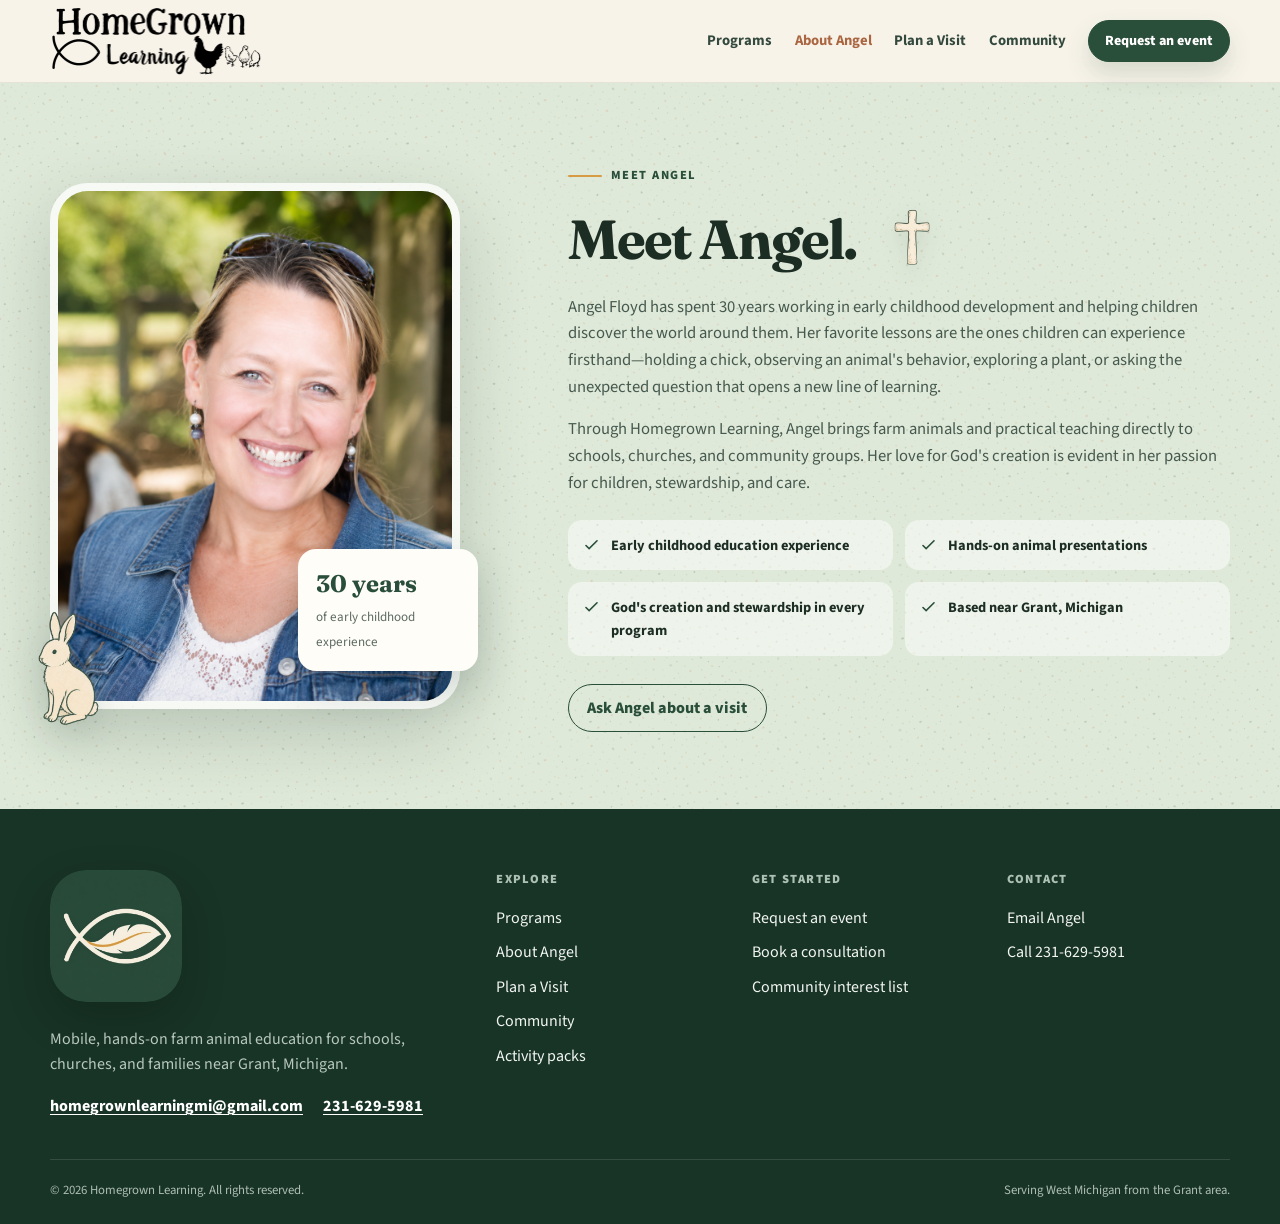
==== about.html @ 447eb0e4 "Add testimonials and split homepage into About, Plan a Visit, and Community pages Co-Authored-By: Cl" ====
<!DOCTYPE html>

<html lang="en">
<head>
<meta charset="utf-8"/>
<meta content="width=device-width, initial-scale=1" name="viewport"/>
<meta content="Homegrown Learning brings hands-on farm animal education to schools, churches, and community groups near Grant, Michigan." name="description"/>
<meta content="#294e3a" name="theme-color"/>
<title>About Angel | Homegrown Learning</title>
<link href="https://fonts.googleapis.com" rel="preconnect"/>
<link crossorigin="" href="https://fonts.gstatic.com" rel="preconnect"/>
<link href="https://fonts.googleapis.com/css2?family=Fraunces:opsz,wght@9..144,600;9..144,700;9..144,800&amp;family=Source+Sans+3:wght@400;500;600;700;800&amp;display=swap" rel="stylesheet"/>
<link href="assets/logo.png" rel="icon" type="image/png"/>
<link href="assets/site.css" rel="stylesheet"/>
</head>
<body>
<a class="skip-link" href="#main">Skip to main content</a>
<header class="site-header">
<div class="container nav-wrap">
<a aria-label="Homegrown Learning home" class="brand header-brand" href="index.html">
<span class="brand-copy">
<img alt="Homegrown Learning" class="header-name-image" decoding="async" onerror="this.style.display='none';this.nextElementSibling.style.display='block';" src="assets/headername.png"/>
<span class="brand-name brand-name-fallback">Homegrown Learning</span>
</span>
</a>
<button aria-expanded="false" aria-label="Open navigation" class="menu-button" type="button">
<span></span><span></span><span></span>
</button>
<nav aria-label="Primary navigation" class="nav-links">
<a href="index.html#programs">Programs</a>
<a aria-current="page" href="about.html">About Angel</a>
<a href="plan-a-visit.html">Plan a Visit</a>
<a href="community.html">Community</a>
<a class="button small" href="request-event.html">Request an event</a>
</nav>
</div>
</header>
<main id="main">
<section class="section about pattern-speckles" id="about">
<div class="container about-grid">
<div class="portrait-wrap">
<img alt="Angel Floyd, founder of Homegrown Learning" class="portrait" src="assets/illustrations/prof.png"/>
<img alt="" aria-hidden="true" class="about-rabbit" decoding="async" loading="lazy" src="assets/illustrations/rabbit%20(3).png"/>
<div class="portrait-badge"><strong>30 years</strong><span>of early childhood experience</span></div>
</div>
<div class="about-copy">
<div class="section-kicker">Meet Angel</div>
<div class="about-title-row">
<h2>Meet Angel.</h2>
<img alt="" aria-hidden="true" class="about-cross" decoding="async" src="assets/illustrations/cross.png"/>
</div>
<p>Angel Floyd has spent 30 years working in early childhood development and helping children discover the world around them. Her favorite lessons are the ones children can experience firsthand—holding a chick, observing an animal's behavior, exploring a plant, or asking the unexpected question that opens a new line of learning.</p>
<p>Through Homegrown Learning, Angel brings farm animals and practical teaching directly to schools, churches, and community groups. Her love for God's creation is evident in her passion for children, stewardship, and care.</p>
<div class="about-facts">
<div class="fact"><svg fill="none" viewbox="0 0 24 24"><path d="m5 12 4 4 10-10" stroke="currentColor" stroke-linecap="round" stroke-width="2"></path></svg><span>Early childhood education experience</span></div>
<div class="fact"><svg fill="none" viewbox="0 0 24 24"><path d="m5 12 4 4 10-10" stroke="currentColor" stroke-linecap="round" stroke-width="2"></path></svg><span>Hands-on animal presentations</span></div>
<div class="fact"><svg fill="none" viewbox="0 0 24 24"><path d="m5 12 4 4 10-10" stroke="currentColor" stroke-linecap="round" stroke-width="2"></path></svg><span>God's creation and stewardship in every program</span></div>
<div class="fact"><svg fill="none" viewbox="0 0 24 24"><path d="m5 12 4 4 10-10" stroke="currentColor" stroke-linecap="round" stroke-width="2"></path></svg><span>Based near Grant, Michigan</span></div>
</div>
<a class="button secondary" href="request-event.html">Ask Angel about a visit</a>
</div>
</div>
</section>
</main>
<footer>
<div class="container">
<div class="footer-grid">
<div class="footer-brand">
<a aria-label="Homegrown Learning home" class="brand footer-logo-link" href="index.html">
<span aria-hidden="true" class="brand-mark footer-large-logo">
<img alt="" class="brand-logo-image" decoding="async" loading="lazy" onerror="this.style.display='none';this.nextElementSibling.style.display='block';" src="assets/logo.png"/>
<svg class="brand-logo-fallback" fill="none" viewbox="0 0 64 64">
<path d="M17 40c11-1 17-10 19-25 9 8 13 18 8 28-5 10-18 11-27 3 7-1 13-5 17-10-6 3-11 5-17 4Z" fill="#f7f3e9"></path>
<path d="M25 47c4-7 10-13 18-18" stroke="#d69b43" stroke-linecap="round" stroke-width="4"></path>
</svg>
</span>
</a>
<p>Mobile, hands-on farm animal education for schools, churches, and families near Grant, Michigan.</p><div class="contact-inline"><a href="mailto:homegrownlearningmi@gmail.com">homegrownlearningmi@gmail.com</a><a href="tel:+12316295981">231-629-5981</a></div>
</div>
<div><div class="footer-title">Explore</div><div class="footer-links"><a href="index.html#programs">Programs</a><a href="about.html">About Angel</a><a href="plan-a-visit.html">Plan a Visit</a><a href="community.html">Community</a><a href="community.html#curriculum">Activity packs</a></div></div>
<div><div class="footer-title">Get started</div><div class="footer-links"><a href="request-event.html">Request an event</a><a href="plan-a-visit.html#book">Book a consultation</a><a href="community.html">Community interest list</a></div></div><div><div class="footer-title">Contact</div><div class="footer-links"><a href="mailto:homegrownlearningmi@gmail.com">Email Angel</a><a href="tel:+12316295981">Call 231-629-5981</a></div></div>
</div>
<div class="footer-bottom"><span>© <span id="year"></span> Homegrown Learning. All rights reserved.</span><span>Serving West Michigan from the Grant area.</span></div>
</div>
</footer>
<div aria-live="polite" class="toast" role="status"><strong>Request sent.</strong><span>Homegrown Learning has received your information.</span></div>
<iframe class="form-submit-frame" id="form-submit-frame" name="form-submit-frame" title="Form submission response"></iframe>
<script src="assets/site.js"></script>
</body>
</html>
---- assets/site.css ----
:root {
  --cream: #f7f3e9;
  --paper: #fffdf8;
  --sage: #dfe9d9;
  --sage-2: #cbdcc6;
  --forest: #294e3a;
  --forest-dark: #183426;
  --ink: #1c2d24;
  --muted: #5d6c63;
  --gold: #d69b43;
  --rust: #aa6541;
  --line: rgba(28,45,36,.16);
  --white: #ffffff;
  --shadow: 0 22px 70px rgba(24,52,38,.12);
  --radius: 26px;
  --max: 1180px;

  /*
   * FILE-BACKED BRAND ASSETS
   * Replace a file in GitHub under the same path/name to update the site
   * without rewriting the HTML.
   */
  --pattern-leaves: url("patterns/leaves-tile.png");
  --pattern-chickens: url("patterns/chickens-tile.png");
  --pattern-speckles: url("patterns/speckles-tile.png");

  /*
   * Pattern visibility is controlled in:
   * .pattern-leaves::before
   * .pattern-wood::before
   * .pattern-speckles::before
   *
   * Raise or lower each opacity value to make a tile stronger or fainter.
   */
}

* { box-sizing: border-box; }
html { scroll-behavior: smooth; }
body {
  margin: 0;
  color: var(--ink);
  background: var(--cream);
  font-family: "Source Sans 3", Arial, sans-serif;
  line-height: 1.6;
  -webkit-font-smoothing: antialiased;
}
body.menu-open { overflow: hidden; }
img, svg { display: block; max-width: 100%; }
a { color: inherit; }
button, input, select, textarea { font: inherit; }
button { cursor: pointer; }
h1, h2, h3, .brand-name {
  font-family: "Fraunces", Georgia, serif;
  letter-spacing: -.035em;
  line-height: 1.05;
}
h1, h2, h3, p { margin-top: 0; }
h1 { font-size: clamp(3rem, 6.2vw, 5.7rem); margin-bottom: 1.05rem; }
h2 { font-size: clamp(2.2rem, 4.3vw, 3.75rem); margin-bottom: .8rem; }
h3 { font-size: clamp(1.35rem, 2.4vw, 1.85rem); margin-bottom: .55rem; }
p { margin-bottom: 1rem; }

.skip-link {
  position: fixed; top: 8px; left: 8px; transform: translateY(-150%);
  background: var(--forest-dark); color: white; padding: .7rem 1rem;
  border-radius: 8px; z-index: 9999;
}
.skip-link:focus { transform: translateY(0); }
.container { width: min(calc(100% - 2rem), var(--max)); margin-inline: auto; }
.section { padding: clamp(3.1rem, 6vw, 5.25rem) 0; }
.section-kicker {
  display: inline-flex; align-items: center; gap: .55rem;
  margin-bottom: 1rem; color: var(--forest); font-size: .78rem;
  font-weight: 800; letter-spacing: .12em; text-transform: uppercase;
}
.section-kicker::before {
  content: ""; width: 34px; height: 2px; background: var(--gold); border-radius: 2px;
}
.section-head { max-width: 760px; margin-bottom: 1.75rem; }
.section-head p { color: var(--muted); font-size: 1.08rem; }
.eyebrow {
  display: inline-flex; align-items: center; gap: .65rem;
  padding: .45rem .75rem; border: 1px solid rgba(41,78,58,.22);
  border-radius: 999px; color: var(--forest); background: rgba(255,255,255,.5);
  font-weight: 800; font-size: .78rem; letter-spacing: .08em; text-transform: uppercase;
  margin-bottom: 1.4rem;
}
.dot { width: 8px; height: 8px; border-radius: 50%; background: var(--gold); box-shadow: 0 0 0 5px rgba(214,155,67,.18); }

.site-header {
  position: sticky; top: 0; z-index: 1000;
  background: rgba(247,243,233,.88); backdrop-filter: blur(18px);
  border-bottom: 1px solid rgba(28,45,36,.08);
}
.nav-wrap { min-height: 82px; display: flex; align-items: center; justify-content: space-between; gap: 1rem; }
.brand { display: inline-flex; align-items: center; gap: .72rem; text-decoration: none; min-width: max-content; }
.brand-mark {
  width: 44px;
  height: 44px;
  border-radius: 14px;
  background: transparent;
  display: grid;
  place-items: center;
  flex: 0 0 auto;
  overflow: hidden;
  box-shadow: 0 10px 25px rgba(41,78,58,.18);
}

/*
 * FILE-BACKED BRAND IDENTITY
 * Header/footer logo: assets/logo.png
 * Header name art:     assets/headername.png
 * Footer name art:     assets/footername.png
 *
 * Replacing a file under the same name updates the branding without
 * another HTML change.
 */
.brand-logo-image {
  width: 100%;
  height: 100%;
  object-fit: contain;
  border-radius: inherit;
}

.brand-logo-fallback {
  display: none;
  width: 26px;
  height: 26px;
}

.brand-copy {
  display: grid;
  align-items: center;
  gap: .08rem;
  min-width: 0;
}

.header-name-image {
  display: block;
  width: auto;
  height: 72px;
  max-width: min(470px, 44vw);
  object-fit: contain;
  object-position: left center;
}

.footer-name-image {
  display: block;
  width: auto;
  height: 150px;
  max-width: min(290px, 70vw);
  object-fit: contain;
  object-position: left center;
}

.brand-name { font-size: 1.26rem; font-weight: 800; letter-spacing: -.025em; }
.brand-name-fallback { display: none; }

.header-brand {
  flex: 0 1 470px;
  min-width: 0;
}

.site-header .brand-copy {
  width: 100%;
}

.site-header .brand-sub {
  display: none;
}

.brand-sub {
  display: block;
  color: var(--muted);
  font-size: .68rem;
  letter-spacing: .08em;
  text-transform: uppercase;
  margin-top: .14rem;
}

footer .brand-mark {
  background: rgba(255,255,255,.08);
  box-shadow: none;
}
.nav-links { display: flex; align-items: center; gap: 1.4rem; }
.nav-links a:not(.button) {
  text-decoration: none;
  font-size: .92rem;
  font-weight: 700;
  color: #34493e;
}

/*
 * HEADER REQUEST BUTTON
 * Keep the text white in every link state.
 */
.nav-links .button,
.nav-links .button:link,
.nav-links .button:visited,
.nav-links .button:hover,
.nav-links .button:active,
.nav-links .button:focus {
  color: #ffffff !important;
}
.nav-links a:not(.button):hover { color: var(--rust); }
.menu-button { display: none; border: 0; background: transparent; width: 46px; height: 46px; border-radius: 12px; }
.menu-button:hover { background: rgba(41,78,58,.08); }
.menu-button span { display: block; width: 22px; height: 2px; background: var(--ink); margin: 5px auto; transition: .2s; }

.button {
  display: inline-flex; justify-content: center; align-items: center; gap: .55rem;
  min-height: 48px; padding: .78rem 1.15rem; border-radius: 999px;
  border: 1px solid var(--forest); background: var(--forest); color: var(--white);
  text-decoration: none; font-weight: 800; line-height: 1; box-shadow: 0 12px 25px rgba(41,78,58,.16);
  transition: transform .2s ease, box-shadow .2s ease, background .2s ease;
}
.button:hover { transform: translateY(-2px); box-shadow: 0 16px 34px rgba(41,78,58,.22); background: var(--forest-dark); }
.button:disabled { cursor: wait; opacity: .68; transform: none; box-shadow: none; }
.button.secondary { color: var(--forest); background: transparent; box-shadow: none; }
.button.secondary:hover { background: rgba(41,78,58,.07); }
.button.light { color: var(--forest-dark); background: var(--paper); border-color: var(--paper); }
.button.small { min-height: 42px; padding: .65rem 1rem; font-size: .88rem; }
.button svg { width: 18px; height: 18px; }

.hero {
  position: relative; overflow: hidden; padding: clamp(3.2rem, 6vw, 5.4rem) 0 clamp(3.4rem, 6vw, 5.5rem);
  background:
    radial-gradient(circle at 88% 15%, rgba(214,155,67,.19), transparent 23rem),
    radial-gradient(circle at 4% 80%, rgba(203,220,198,.75), transparent 28rem),
    var(--cream);
}
.hero::after {
  content: ""; position: absolute; inset: auto -8% -160px 45%; height: 300px;
  background: var(--sage); border-radius: 50%; transform: rotate(-8deg); opacity: .6;
}
.hero-grid { position: relative; z-index: 1; display: grid; grid-template-columns: 1.05fr .95fr; gap: clamp(2rem, 6vw, 5rem); align-items: center; }
.hero-copy { max-width: 700px; }
.hero-copy h1 span { color: var(--forest); }
.hero-lead { font-size: clamp(1.08rem, 2vw, 1.28rem); color: #455a4f; max-width: 640px; margin-bottom: 1.8rem; }
.hero-actions { display: flex; flex-wrap: wrap; gap: .8rem; margin-bottom: 2.1rem; }
.hero-proof { display: flex; flex-wrap: wrap; gap: .6rem 1.4rem; color: #4b5e54; font-size: .9rem; }
.hero-proof span { display: inline-flex; align-items: center; gap: .45rem; }
.hero-proof svg { width: 17px; height: 17px; color: var(--forest); }

.hero-art {
  position: relative;
  border-radius: 42px;
  background: #264b39;
  box-shadow: var(--shadow);
  overflow: hidden;
  isolation: isolate;
}

/*
 * HERO IMAGE
 * Replace assets/illustrations/farm1.png with another image under the same
 * filename if you want to swap the artwork later.
 *
 * Adjust inset to control the image margins inside the rounded panel.
 */
.hero-scene {
  position: absolute;
  inset: 0;
  width: 100%;
  height: 100%;
  object-fit: cover;
  object-position: center center;
  z-index: 1;
}
.art-note {
  position: absolute; left: 28px; top: 28px; z-index: 4; max-width: 220px;
  padding: 1rem 1.05rem; background: rgba(255,253,248,.94); border-radius: 18px;
  box-shadow: 0 16px 40px rgba(17,34,25,.18);
}
.art-note strong { display: block; font-family: "Fraunces", Georgia, serif; font-size: 1.18rem; margin-bottom: .2rem; }
.art-note span { color: var(--muted); font-size: .82rem; }
.art-tag {
  position: absolute; right: 24px; bottom: 24px; z-index: 4; color: var(--forest-dark);
  background: var(--gold); padding: .7rem .95rem; border-radius: 999px; font-weight: 900; font-size: .82rem;
  box-shadow: 0 14px 35px rgba(17,34,25,.22);
}

.trust-strip { position: relative; z-index: 5; margin-top: -30px; }
.trust-card {
  display: grid; grid-template-columns: repeat(3, 1fr); background: var(--paper);
  border: 1px solid var(--line); border-radius: 22px; box-shadow: 0 18px 50px rgba(28,45,36,.1); overflow: hidden;
}
.trust-item { padding: 1.35rem 1.55rem; display: flex; gap: .85rem; align-items: center; }
.trust-item + .trust-item { border-left: 1px solid var(--line); }
.trust-icon { width: 42px; height: 42px; flex: 0 0 auto; border-radius: 13px; display: grid; place-items: center; background: var(--sage); color: var(--forest); }
.trust-icon svg { width: 22px; height: 22px; }
.trust-item strong { display: block; font-size: .96rem; }
.trust-item span { color: var(--muted); font-size: .8rem; }

.services-grid { display: grid; grid-template-columns: repeat(3, 1fr); gap: 1rem; }
.service-card {
  position: relative; padding: 1.65rem; min-height: 285px; background: var(--paper);
  border: 1px solid var(--line); border-radius: var(--radius); overflow: hidden;
  transition: transform .2s ease, box-shadow .2s ease;
}
.service-card:hover { transform: translateY(-5px); box-shadow: var(--shadow); }
.service-card::after { content: ""; position: absolute; width: 150px; height: 150px; border-radius: 50%; right: -65px; bottom: -70px; background: var(--sage); }
.service-card:nth-child(2)::after { background: #ecd9c9; }
.service-card:nth-child(3)::after { background: #ebe0b7; }
.service-number { color: var(--rust); font-weight: 900; letter-spacing: .1em; font-size: .76rem; margin-bottom: 2rem; }
.service-card p { color: var(--muted); }
.service-link { display: inline-flex; align-items: center; gap: .45rem; color: var(--forest); font-weight: 850; text-decoration: none; margin-top: .8rem; }

/*
 * MEET THE ANIMALS PHOTO GALLERY
 *
 * File paths:
 * assets/photos/baby-goats.png
 * assets/photos/piglets.png
 * assets/photos/rabbit.png
 *
 * Replace any file under the same name to update the gallery without
 * changing this HTML.
 */
.animals-gallery {
  position: relative;
  overflow: hidden;
  background:
    radial-gradient(circle at 92% 10%, rgba(214,155,67,.15), transparent 22rem),
    linear-gradient(180deg, var(--paper), var(--cream));
}

.animals-gallery::after {
  content: "";
  position: absolute;
  width: 330px;
  height: 330px;
  left: -170px;
  bottom: -190px;
  border-radius: 50%;
  background: var(--sage);
  opacity: .58;
  pointer-events: none;
}

.animals-gallery .container {
  position: relative;
  z-index: 1;
}

.animal-photo-grid {
  display: grid;
  grid-template-columns: 1.15fr .85fr;
  grid-template-rows: repeat(2, minmax(220px, 1fr));
  gap: 1rem;
}

.animal-photo-card {
  position: relative;
  min-height: 220px;
  overflow: hidden;
  border: 1px solid var(--line);
  border-radius: 28px;
  background: var(--sage);
  box-shadow: 0 18px 48px rgba(24,52,38,.11);
  isolation: isolate;
}

.animal-photo-card.goats { grid-column: 1; grid-row: 1; }
.animal-photo-card.piglets { grid-column: 1; grid-row: 2; }
.animal-photo-card.rabbit {
  grid-column: 2;
  grid-row: 1 / span 2;
  min-height: 456px;
}

.animal-photo {
  width: 100%;
  height: 100%;
  object-fit: cover;
  display: block;
  transition: transform .45s ease;
}

.animal-photo-card:hover .animal-photo {
  transform: scale(1.025);
}

.animal-photo-card.goats .animal-photo { object-position: center 46%; }
.animal-photo-card.piglets .animal-photo { object-position: center center; }
.animal-photo-card.rabbit .animal-photo { object-position: center center; }

.animal-photo-card::after {
  content: "";
  position: absolute;
  inset: 42% 0 0;
  z-index: 1;
  background: linear-gradient(to bottom, transparent, rgba(15,39,27,.82));
  pointer-events: none;
}

.animal-photo-caption {
  position: absolute;
  z-index: 2;
  left: 1.15rem;
  right: 1.15rem;
  bottom: 1rem;
  color: white;
}

.animal-photo-caption h3 {
  margin-bottom: .2rem;
  color: white;
  font-size: clamp(1.45rem, 2.6vw, 2rem);
}

.animal-photo-caption p {
  max-width: 540px;
  margin-bottom: 0;
  color: #e9f0eb;
  font-size: .93rem;
  line-height: 1.45;
}

.animals-gallery-actions {
  display: flex;
  flex-wrap: wrap;
  align-items: center;
  gap: .8rem;
  margin-top: 1.5rem;
}

.animals-gallery-note {
  margin: 0;
  color: var(--muted);
  font-size: .86rem;
}

.audience { background: var(--forest-dark); color: white; position: relative; overflow: hidden; }
.audience::before { content: ""; position: absolute; width: 480px; height: 480px; right: -170px; top: -230px; border-radius: 50%; border: 90px solid rgba(255,255,255,.035); }
.audience .section-kicker { color: #dcebdc; }
.audience .section-head p { color: #c5d1ca; }
.audience-grid { display: grid; grid-template-columns: repeat(3,1fr); gap: 1rem; position: relative; z-index: 1; }
.audience-card { padding: 1.7rem; border-radius: 22px; border: 1px solid rgba(255,255,255,.15); background: rgba(255,255,255,.055); }
.audience-card h3 { color: white; }
.audience-card p { color: #c8d5cd; }
.audience-card ul { padding-left: 1.15rem; margin: 1rem 0 0; color: #e7eee9; }
.audience-card li + li { margin-top: .35rem; }

.process-wrap { display: grid; grid-template-columns: .83fr 1.17fr; gap: clamp(2rem, 6vw, 5rem); align-items: start; }
.process-intro { position: sticky; top: 112px; }
.process-intro p { color: var(--muted); font-size: 1.05rem; }
.steps { display: grid; gap: .9rem; }
.step { display: grid; grid-template-columns: 58px 1fr; gap: .85rem; padding: 1.15rem; background: var(--paper); border: 1px solid var(--line); border-radius: 20px; }
.step-no { width: 46px; height: 46px; border-radius: 16px; display: grid; place-items: center; background: var(--sage); color: var(--forest); font-family: "Fraunces", Georgia, serif; font-size: 1.35rem; font-weight: 800; }
.step p { margin-bottom: 0; color: var(--muted); }

.about { background: var(--sage); }
.about-grid { display: grid; grid-template-columns: .8fr 1.2fr; gap: clamp(2rem, 6vw, 5rem); align-items: center; }
.portrait-wrap { position: relative; max-width: 410px; }
.portrait { width: 100%; aspect-ratio: .78; object-fit: cover; border-radius: 38px; box-shadow: 0 25px 70px rgba(24,52,38,.2); border: 8px solid rgba(255,255,255,.75); }
.portrait-badge { position: absolute; right: -18px; bottom: 38px; background: var(--paper); border-radius: 18px; padding: 1rem 1.15rem; box-shadow: 0 16px 40px rgba(24,52,38,.2); max-width: 180px; }
.portrait-badge strong { display: block; font-family: "Fraunces", Georgia, serif; font-size: 1.5rem; color: var(--forest); }
.portrait-badge span { color: var(--muted); font-size: .82rem; }
.about-copy p { color: #45594e; font-size: 1.04rem; }

/*
 * ABOUT CROSS POSITIONING
 * Adjust gap to move it closer to or farther from the title.
 * Adjust width/height to resize it.
 * Adjust translateX/translateY for fine positioning.
 */
.about-title-row {
  display: flex;
  align-items: center;
  gap: 1rem;
  margin-bottom: 1rem;
}

.about-title-row h2 {
  margin-bottom: 0;
}

.about-cross {
  width: 76px;
  height: 76px;
  flex: 0 0 auto;
  object-fit: contain;
  transform: translateX(2px) translateY(-2px);
  filter: drop-shadow(0 7px 10px rgba(24,52,38,.10));
}
.about-facts { display: grid; grid-template-columns: repeat(2, 1fr); gap: .75rem; margin: 1.5rem 0 1.8rem; }
.fact { display: flex; gap: .65rem; align-items: flex-start; padding: .85rem; border-radius: 14px; background: rgba(255,255,255,.45); }
.fact svg { width: 19px; flex: 0 0 auto; color: var(--forest); margin-top: .15rem; }
.fact span { font-size: .9rem; font-weight: 700; }

.community-grid { display: grid; grid-template-columns: 1.1fr .9fr; gap: 1rem; }
.community-main, .community-side { border-radius: 30px; padding: clamp(2rem, 5vw, 3.3rem); }
.community-main { background: #eadbc7; position: relative; overflow: hidden; }
.community-main::after { content: ""; position: absolute; width: 250px; height: 250px; border-radius: 50%; right: -100px; bottom: -120px; background: rgba(170,101,65,.16); }
.community-main p { color: #5f5146; max-width: 650px; }
.community-side { background: var(--paper); border: 1px solid var(--line); }
.community-list { display: grid; gap: .75rem; margin-top: 1.2rem; }
.community-list div { display: flex; align-items: center; gap: .65rem; font-weight: 700; }
.community-list svg { width: 20px; color: var(--rust); }

.curriculum { background: #f0e9d6; }
.curriculum-grid { display: grid; grid-template-columns: 1fr 1fr; gap: 1rem; }
.product-preview { min-height: 350px; padding: 2rem; border-radius: 30px; position: relative; overflow: hidden; background: var(--forest); color: white; }
.product-preview::before { content: ""; position: absolute; inset: 0; background-image: linear-gradient(90deg, rgba(255,255,255,.04) 1px, transparent 1px), linear-gradient(rgba(255,255,255,.04) 1px, transparent 1px); background-size: 28px 28px; }
.packet-stack { position: absolute; left: 50%; bottom: 45px; transform: translateX(-50%) rotate(-3deg); width: min(72%, 340px); aspect-ratio: .76; background: var(--paper); color: var(--ink); border-radius: 8px; padding: 2rem; box-shadow: -14px 16px 0 #d7c697, -28px 32px 0 #aa6541, 0 26px 55px rgba(0,0,0,.28); }
.packet-stack small { color: var(--rust); font-weight: 900; letter-spacing: .08em; text-transform: uppercase; }
.packet-stack h3 { margin-top: .5rem; font-size: 2rem; }
.packet-lines { display: grid; gap: .5rem; margin-top: 1.5rem; }
.packet-lines span { height: 7px; border-radius: 9px; background: #d8dfd9; }
.packet-lines span:nth-child(2) { width: 82%; }
.packet-lines span:nth-child(3) { width: 65%; }
.waitlist-card { padding: clamp(2rem, 5vw, 3.2rem); border-radius: 30px; background: var(--paper); border: 1px solid var(--line); display: flex; flex-direction: column; justify-content: center; }
.waitlist-card p { color: var(--muted); }

.form-stack { display: grid; gap: .85rem; }
.field-row { display: grid; grid-template-columns: 1fr 1fr; gap: .85rem; }
label { display: grid; gap: .35rem; font-size: .82rem; font-weight: 800; color: #34493e; }
input, select, textarea {
  width: 100%; border: 1px solid rgba(28,45,36,.22); border-radius: 13px;
  background: #fff; color: var(--ink); padding: .82rem .9rem; outline: 0;
  transition: border .2s ease, box-shadow .2s ease;
}
input:focus, select:focus, textarea:focus { border-color: var(--forest); box-shadow: 0 0 0 4px rgba(41,78,58,.1); }
textarea { min-height: 120px; resize: vertical; }
.fine-print { color: var(--muted); font-size: .76rem; margin: .2rem 0 0; }

.booking { background: var(--paper); }
.booking-grid { display: grid; grid-template-columns: .82fr 1.18fr; gap: clamp(1.5rem, 4vw, 3rem); align-items: start; }

.compact-actions {
  display: flex;
  flex-wrap: wrap;
  gap: .7rem;
  margin-top: 1.25rem;
}

.community-side h3 {
  margin-bottom: .35rem;
}

.community-side > p {
  color: var(--muted);
  margin-bottom: 1rem;
}
.booking-copy p { color: var(--muted); }
.booking-options { display: grid; gap: .75rem; margin-top: 1.5rem; }
.booking-option { display: flex; gap: .75rem; align-items: flex-start; }
.booking-option svg { width: 20px; color: var(--forest); flex: 0 0 auto; margin-top: .15rem; }
.booking-panel { background: var(--cream); border: 1px solid var(--line); border-radius: 28px; padding: clamp(1.3rem, 3vw, 2rem); box-shadow: 0 18px 50px rgba(28,45,36,.08); }
.tabs { display: flex; gap: .45rem; padding: .35rem; background: rgba(41,78,58,.08); border-radius: 14px; margin-bottom: 1.2rem; }
.tab { flex: 1; border: 0; border-radius: 10px; padding: .72rem .8rem; background: transparent; color: var(--muted); font-weight: 800; }
.tab.active { background: white; color: var(--forest); box-shadow: 0 5px 16px rgba(28,45,36,.1); }
.tab-panel { display: none; }
.tab-panel.active { display: block; }
.calendar-placeholder { border: 1px dashed rgba(41,78,58,.35); border-radius: 18px; padding: 2rem; text-align: center; background: rgba(255,255,255,.5); }
.calendar-placeholder svg { width: 46px; margin: 0 auto 1rem; color: var(--forest); }
.calendar-placeholder p { color: var(--muted); }
.calendar-frame { width: 100%; min-height: 560px; border: 0; border-radius: 18px; background: white; }
.calendar-actions { display: flex; flex-wrap: wrap; gap: .7rem; align-items: center; margin-top: 1rem; }
.calendar-note { color: var(--muted); font-size: .86rem; margin: .85rem 0 0; }
.contact-inline { display: flex; flex-wrap: wrap; gap: .65rem 1.25rem; margin-top: 1rem; }
.contact-inline a { color: inherit; font-weight: 750; text-decoration-thickness: 1px; text-underline-offset: 3px; }
.contact-inline a:hover { color: var(--gold); }
.form-status { min-height: 1.35em; color: var(--muted); font-size: .84rem; margin: .2rem 0 0; }
.form-status.success { color: var(--forest); font-weight: 700; }
.form-status.error { color: #8b2e21; font-weight: 700; }
.hp-field { position: absolute !important; left: -10000px !important; width: 1px !important; height: 1px !important; overflow: hidden !important; }

.faq { background: var(--sage); }
.faq-grid { display: grid; grid-template-columns: .7fr 1.3fr; gap: clamp(2rem, 5vw, 4rem); align-items: start; }
details { border-bottom: 1px solid rgba(28,45,36,.18); padding: 1.15rem 0; }
summary { list-style: none; cursor: pointer; display: flex; justify-content: space-between; gap: 1rem; font-weight: 850; }
summary::-webkit-details-marker { display: none; }
summary::after { content: "+"; font-size: 1.4rem; color: var(--forest); transition: transform .2s; }
details[open] summary::after { transform: rotate(45deg); }
details p { color: #4f6157; padding-right: 2rem; margin: .8rem 0 0; }

.cta-band { padding: 0 0 clamp(4rem, 7vw, 6rem); background: var(--sage); }
.cta-box { background: var(--rust); color: white; border-radius: 32px; padding: clamp(2.2rem, 6vw, 4.5rem); display: flex; justify-content: space-between; align-items: center; gap: 2rem; box-shadow: var(--shadow); }
.cta-box h2 { max-width: 750px; margin-bottom: .7rem; }
.cta-box p { color: #f7ded2; margin-bottom: 0; }
.cta-box .button { flex: 0 0 auto; }

footer { background: var(--forest-dark); color: white; padding: 3.8rem 0 1.5rem; }
.footer-grid { display: grid; grid-template-columns: 1.3fr repeat(3, .7fr); gap: 2rem; }
.footer-brand p { color: #b9c8bf; max-width: 480px; margin-top: 1rem; }
.footer-title { font-size: .78rem; font-weight: 900; letter-spacing: .1em; text-transform: uppercase; color: #acc0b4; margin-bottom: 1rem; }
.footer-links { display: grid; gap: .55rem; }
.footer-links a { color: #f2f6f3; text-decoration: none; }
.footer-links a:hover { color: #f2c979; }
.footer-bottom { border-top: 1px solid rgba(255,255,255,.12); margin-top: 2.5rem; padding-top: 1.2rem; display: flex; justify-content: space-between; gap: 1rem; color: #aebdb4; font-size: .8rem; }

.toast {
  position: fixed; right: 18px; bottom: 18px; z-index: 2000; width: min(420px, calc(100% - 36px));
  padding: 1rem 1.1rem; border-radius: 16px; background: var(--forest-dark); color: white;
  box-shadow: 0 18px 50px rgba(0,0,0,.28); transform: translateY(140%); opacity: 0;
  transition: .3s ease; pointer-events: none;
}
.toast.show { transform: translateY(0); opacity: 1; }
.toast strong { display: block; margin-bottom: .15rem; }
.hidden { display: none !important; }
.form-submit-frame {
  position: fixed;
  left: -10000px;
  top: 0;
  width: 1px;
  height: 1px;
  border: 0;
  opacity: 0;
  pointer-events: none;
}


/* Homegrown Learning file-backed patterns and illustrations */
.pattern-leaves,
.pattern-speckles,
.pattern-wood {
  position: relative;
  isolation: isolate;
}

.pattern-leaves::before,
.pattern-speckles::before,
.pattern-wood::before {
  content: "";
  position: absolute;
  inset: 0;
  z-index: 0;
  pointer-events: none;
  background-repeat: repeat;
  background-position: center top;
}

.pattern-leaves::before {
  background-image: var(--pattern-leaves);
  background-size: 300px 300px;
  opacity: .30;
}

/* The old class name stays in place for compatibility, but now uses the
   chicken tile stored in assets/patterns/chickens-tile.png. */
.pattern-wood::before {
  background-image: var(--pattern-chickens);
  background-size: 360px 360px;
  opacity: .30;
}

.pattern-speckles::before {
  background-image: var(--pattern-speckles);
  background-size: 165px 165px;
  opacity: .28;
}

.pattern-leaves > *,
.pattern-speckles > *,
.pattern-wood > * {
  position: relative;
  z-index: 1;
}

/* Program card illustrations */
.service-card {
  isolation: isolate;
}

.service-card::before {
  display: none;
}

.service-card::after {
  z-index: 0;
}

.service-card > :not(.brand-card-art) {
  position: relative;
  z-index: 2;
}

.brand-card-art {
  position: absolute;
  z-index: 1;
  object-fit: contain;
  pointer-events: none;
  user-select: none;
  filter: drop-shadow(0 9px 12px rgba(24,52,38,.12));
}

/*
 * PROGRAM ILLUSTRATION LOCATIONS
 * Change right/top/width/height here to reposition each picture.
 */
.card-art-school {
  right: 1.1rem;
  top: .95rem;
  width: 94px;
  height: 94px;
}

.card-art-church {
  right: 1.15rem;
  top: 1.05rem;
  width: 104px;
  height: 70px;
}

.card-art-family {
  right: 1rem;
  top: .85rem;
  width: 96px;
  height: 96px;
}

/*
 * OTHER ILLUSTRATION LOCATIONS
 * Audience leaves: .audience-card-art
 * Process-step art: .step-art
 * About-page rabbit: .about-rabbit
 *
 * The HTML src= path selects the image file.
 * The CSS right/left/top/bottom values select its location.
 */

/* Audience leaf illustrations */
.audience-card {
  position: relative;
  overflow: hidden;
  padding-right: 6.4rem;
}

.audience-card > :not(.audience-card-art) {
  position: relative;
  z-index: 2;
}

.audience-card-art {
  position: absolute;
  z-index: 1;
  right: .9rem;
  top: .9rem;
  width: 78px;
  height: 92px;
  object-fit: contain;
  opacity: .68;
  pointer-events: none;
  user-select: none;
}

/* Process illustrations */
.step {
  position: relative;
  overflow: hidden;
  padding-right: 5.8rem;
}

.step-art {
  position: absolute;
  right: .75rem;
  bottom: -.35rem;
  width: 78px;
  height: 78px;
  object-fit: contain;
  opacity: .28;
  pointer-events: none;
  user-select: none;
}

/* About and curriculum illustrations */
.about-rabbit {
  position: absolute;
  z-index: 3;
  left: -54px;
  bottom: -34px;
  width: 142px;
  height: 142px;
  object-fit: contain;
  pointer-events: none;
  user-select: none;
  filter: drop-shadow(0 12px 18px rgba(24,52,38,.16));
}


/* File-backed card patterns */
.community-main {
  background-image:
    var(--pattern-speckles),
    linear-gradient(#eadbc7, #eadbc7);
  background-size: 165px 165px, auto;
  background-repeat: repeat, no-repeat;
}

.waitlist-card {
  background-image:
    var(--pattern-leaves),
    linear-gradient(var(--paper), var(--paper));
  background-size: 260px 260px, auto;
  background-position: 108% 110%, center;
  background-repeat: no-repeat;
}

.booking-panel {
  background-image:
    var(--pattern-speckles),
    linear-gradient(var(--cream), var(--cream));
  background-size: 165px 165px, auto;
}

.cta-box {
  position: relative;
  overflow: hidden;
}

.cta-box::after {
  content: "";
  position: absolute;
  width: 230px;
  height: 230px;
  right: -60px;
  bottom: -90px;
  background-image: var(--pattern-leaves);
  background-size: 230px 230px;
  filter: brightness(0) invert(1);
  opacity: .12;
  transform: rotate(-12deg);
  pointer-events: none;
}

@media (max-width: 980px) {
  .programs-doodle { right: 1rem; top: 30px; opacity: .7; }
  .about-doodle, .community-doodle, .curriculum-doodle, .booking-doodle { opacity: .45; }
}
@media (max-width: 700px) {
  .section-doodle { display: none; }
  .pattern-leaves, .pattern-speckles, .pattern-wood {
    background-size: 150px 150px;
  }
}

@media (max-width: 980px) {
  .nav-links { position: fixed; inset: 79px 0 auto 0; background: var(--cream); padding: 1.5rem 1rem 2rem; display: none; flex-direction: column; align-items: stretch; border-bottom: 1px solid var(--line); box-shadow: 0 25px 50px rgba(28,45,36,.12); }
  .nav-links.open { display: flex; }
  .nav-links a { padding: .55rem .25rem; }
  .menu-button { display: block; }
  .hero-grid, .about-grid, .booking-grid, .faq-grid, .process-wrap { grid-template-columns: 1fr; }
  .services-grid, .audience-grid { grid-template-columns: 1fr; }
  .animal-photo-grid {
    grid-template-columns: 1fr 1fr;
    grid-template-rows: minmax(270px, 1fr) minmax(300px, 1fr);
  }
  .animal-photo-card.goats { grid-column: 1; grid-row: 1; }
  .animal-photo-card.piglets { grid-column: 2; grid-row: 1; }
  .animal-photo-card.rabbit {
    grid-column: 1 / -1;
    grid-row: 2;
    min-height: 340px;
  }
  .service-card { min-height: auto; }
  .process-intro { position: static; }
  .community-grid, .curriculum-grid { grid-template-columns: 1fr; }
  .portrait-wrap { margin-inline: auto; }
  .footer-grid { grid-template-columns: 1fr 1fr; }
  .footer-brand { grid-column: 1 / -1; }
}
@media (max-width: 700px) {
  .container { width: min(calc(100% - 1.25rem), var(--max)); }
  .hero { padding-top: 3.6rem; }
  .hero-art { border-radius: 28px; }
  .hero-scene { object-position: center center; }
  .sun { width: 90px; height: 90px; right: 25px; top: 70px; }
  .art-note { left: 18px; top: 18px; max-width: 190px; }
  .art-tag { right: 16px; bottom: 16px; }
  .trust-card { grid-template-columns: 1fr; }
  .trust-item + .trust-item { border-left: 0; border-top: 1px solid var(--line); }
  .field-row, .about-facts { grid-template-columns: 1fr; }
  .portrait-badge { right: 10px; bottom: 18px; }
  .cta-box { align-items: flex-start; flex-direction: column; }
  .footer-grid { grid-template-columns: 1fr; }
  .footer-brand { grid-column: auto; }
  .footer-bottom { flex-direction: column; }
  .calendar-frame { min-height: 620px; }
  .brand-sub { display: none; }
  .animal-photo-grid {
    grid-template-columns: 1fr;
    grid-template-rows: auto;
  }
  .animal-photo-card.goats,
  .animal-photo-card.piglets,
  .animal-photo-card.rabbit {
    grid-column: 1;
    grid-row: auto;
    min-height: 310px;
  }
  .animal-photo-card.rabbit { min-height: 420px; }
  .animal-photo-caption { left: 1rem; right: 1rem; bottom: .9rem; }
  .animals-gallery-actions { align-items: flex-start; flex-direction: column; }
  .header-name-image { height: 50px; max-width: min(310px, 72vw); }
  .footer-name-image { height: 120px; max-width: 68vw; }
  .brand-card-art { opacity: .82; }
  .card-art-school { width: 76px; height: 76px; right: .7rem; top: .7rem; }
  .card-art-church { width: 84px; height: 56px; right: .75rem; top: .8rem; }
  .card-art-family { width: 76px; height: 76px; right: .65rem; top: .65rem; }
  .audience-card { padding-right: 1.7rem; }
  .audience-card-art { width: 62px; height: 72px; opacity: .24; }
  .step { padding-right: 1.45rem; }
  .step-art { width: 62px; height: 62px; opacity: .13; right: .35rem; }
  .about-rabbit { width: 105px; height: 105px; left: -12px; bottom: -26px; }
  .about-title-row { gap: .7rem; }
  .about-cross { width: 54px; height: 54px; }
}
@media (prefers-reduced-motion: reduce) {
  html { scroll-behavior: auto; }
  *, *::before, *::after { animation: none !important; transition: none !important; }
  .animal-photo-card:hover .animal-photo { transform: none; }
}
  

/* Programs text contrast over the leaf pattern */
#programs .section-head p {
  color: #20362b;
  font-weight: 650;
  text-shadow: 0 1px 0 rgba(247,243,233,.96);
}

/* Hero photo carousel */
.hero-art {
  position: relative;
  width: 100%;
  min-height: 0;
  aspect-ratio: 4 / 3;
  background: var(--forest-dark);
}

.hero-carousel {
  position: absolute;
  inset: 0;
  width: 100%;
  height: 100%;
  overflow: hidden;
  isolation: isolate;
}

.hero-carousel-viewport,
.hero-carousel-track,
.hero-slide {
  width: 100%;
  height: 100%;
}

.hero-carousel-viewport {
  overflow: hidden;
}

.hero-carousel-track {
  display: flex;
  transition: transform .7s cubic-bezier(.22,.61,.36,1);
  will-change: transform;
}

.hero-slide {
  position: relative;
  flex: 0 0 100%;
  min-width: 100%;
  margin: 0;
  overflow: hidden;
  background: var(--forest-dark);
}

.hero-slide::after {
  content: "";
  position: absolute;
  inset: 48% 0 0;
  background: linear-gradient(to bottom, transparent, rgba(13,34,24,.58));
  pointer-events: none;
}

.hero-slide img {
  width: 100%;
  height: 100%;
  object-fit: cover;
  object-position: center center;
  display: block;
}

.hero-slide img {
  object-position: center center;
}

/*
 * Every carousel image is centered automatically.
 * object-fit: cover keeps the frame full while preserving the image ratio.
 * This also keeps tall images, such as the rabbit photo, from creating
 * empty space inside the fixed 4:3 frame.
 */

.hero-slide figcaption {
  position: absolute;
  z-index: 2;
  left: 26px;
  bottom: 24px;
  color: white;
  font-family: "Fraunces", Georgia, serif;
  font-size: clamp(1.25rem, 2.5vw, 1.85rem);
  font-weight: 800;
  text-shadow: 0 2px 12px rgba(0,0,0,.48);
}

.carousel-arrow {
  position: absolute;
  z-index: 7;
  top: 50%;
  width: 46px;
  height: 46px;
  border: 1px solid rgba(255,255,255,.7);
  border-radius: 50%;
  display: grid;
  place-items: center;
  color: var(--forest-dark);
  background: rgba(255,253,248,.9);
  box-shadow: 0 12px 30px rgba(0,0,0,.2);
  transform: translateY(-50%);
  transition: transform .2s ease, background .2s ease;
}

.carousel-arrow:hover {
  transform: translateY(-50%) scale(1.06);
  background: white;
}

.carousel-arrow svg {
  width: 24px;
  height: 24px;
}

.carousel-prev { left: 16px; }
.carousel-next { right: 16px; }

.carousel-dots {
  position: absolute;
  z-index: 7;
  left: 50%;
  bottom: 19px;
  display: flex;
  gap: 7px;
  padding: .42rem .55rem;
  border-radius: 999px;
  background: rgba(24,52,38,.52);
  backdrop-filter: blur(8px);
  transform: translateX(-50%);
}

.carousel-dot {
  width: 9px;
  height: 9px;
  padding: 0;
  border: 0;
  border-radius: 50%;
  background: rgba(255,255,255,.5);
}

.carousel-dot.active {
  background: white;
  box-shadow: 0 0 0 3px rgba(255,255,255,.18);
}

.hero-carousel .art-tag {
  right: 24px;
  bottom: 24px;
}

/* Footer logo */
.footer-logo-link {
  display: inline-flex;
  min-width: 0;
}

footer .footer-large-logo {
  width: 132px;
  height: 132px;
  border-radius: 36px;
  background: transparent;
  box-shadow: 0 18px 45px rgba(0,0,0,.2);
}

@media (max-width: 700px) {
  .carousel-arrow {
    width: 40px;
    height: 40px;
  }

  .carousel-prev { left: 10px; }
  .carousel-next { right: 10px; }

  .hero-slide figcaption {
    left: 18px;
    bottom: 18px;
  }

  .carousel-dots {
    bottom: 15px;
  }

  footer .footer-large-logo {
    width: 112px;
    height: 112px;
    border-radius: 30px;
  }
}

@media (prefers-reduced-motion: reduce) {
  .hero-carousel-track {
    transition: none;
  }
}


.hero-slide.farm-illustration figcaption {
  display: none;
}

@media (max-width: 700px) {
  .hero-art {
    aspect-ratio: 4 / 3;
  }
}

/* Current page in the main navigation */
.nav-links a[aria-current="page"]:not(.button) { color: var(--rust); }

/* Testimonials */
.testimonial-grid { display: grid; grid-template-columns: repeat(2, 1fr); gap: 1.25rem; }
.testimonial {
  position: relative; margin: 0; padding: clamp(1.6rem, 3vw, 2.25rem);
  display: flex; flex-direction: column; gap: 1.25rem;
  background: var(--paper); border: 1px solid var(--line); border-radius: var(--radius); box-shadow: var(--shadow);
}
.testimonial .quote-mark { width: 44px; height: 33px; color: var(--gold); }
.testimonial blockquote { margin: 0; flex: 1; }
.testimonial blockquote p { margin: 0; color: var(--ink); font-size: 1.08rem; line-height: 1.65; }
.testimonial figcaption { display: grid; gap: .15rem; padding-top: 1.1rem; border-top: 1px solid var(--line); }
.testimonial figcaption strong { font-family: "Fraunces", Georgia, serif; color: var(--forest); font-size: 1.1rem; }
.testimonial figcaption span { color: var(--muted); font-size: .92rem; }

/* Closing call to action on the homepage */
.cta-band { background: var(--forest); color: var(--cream); }
.cta-band h2 { color: var(--paper); }
.cta-band p { color: rgba(247,243,233,.82); max-width: 560px; margin-bottom: 0; }
.cta-band .section-kicker { color: var(--gold); }
.cta-inner { display: flex; align-items: center; justify-content: space-between; gap: 2rem; flex-wrap: wrap; }
.cta-actions { display: flex; flex-wrap: wrap; gap: .8rem; }
.cta-band .button { background: var(--gold); border-color: var(--gold); color: var(--forest-dark); }
.cta-band .button.secondary { background: transparent; border-color: rgba(247,243,233,.55); color: var(--paper); }
.cta-band .button.secondary:hover { background: rgba(247,243,233,.1); }

@media (max-width: 860px) {
  .testimonial-grid { grid-template-columns: 1fr; }
}
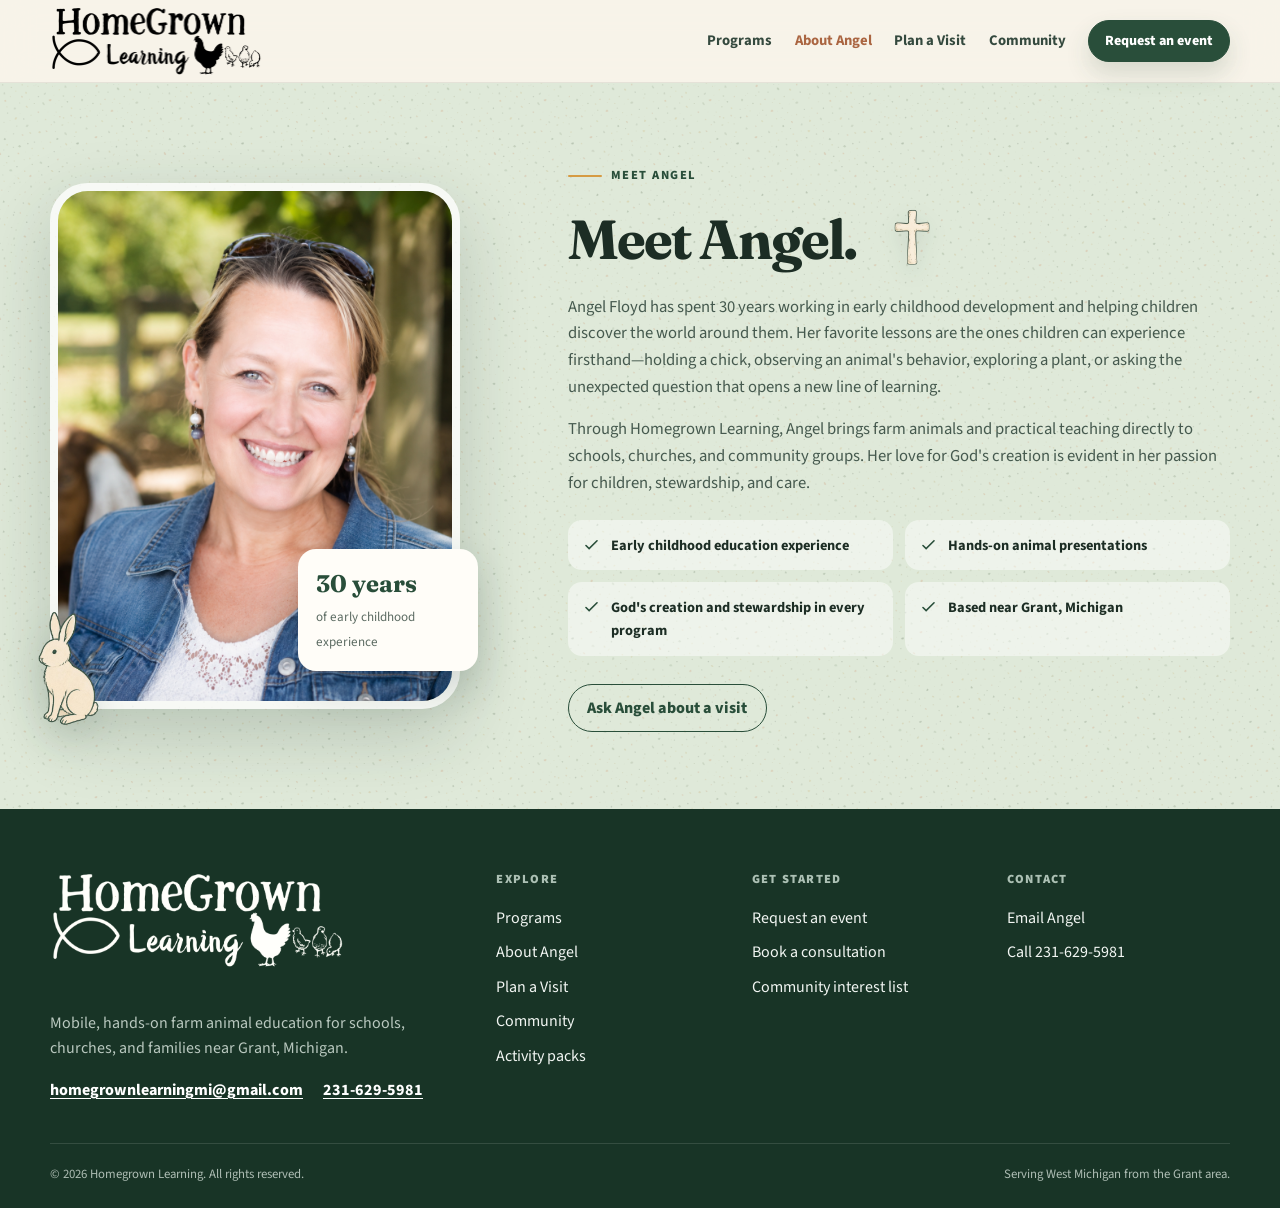
==== commit 22eb3eac: "Turn testimonials into a carousel and use the wordmark logo in the footer Co-Authored-By: Claude Opu" ====
--- a/about.html
+++ b/about.html
@@ -66,14 +66,9 @@
 <div class="container">
 <div class="footer-grid">
 <div class="footer-brand">
-<a aria-label="Homegrown Learning home" class="brand footer-logo-link" href="index.html">
-<span aria-hidden="true" class="brand-mark footer-large-logo">
-<img alt="" class="brand-logo-image" decoding="async" loading="lazy" onerror="this.style.display='none';this.nextElementSibling.style.display='block';" src="assets/logo.png"/>
-<svg class="brand-logo-fallback" fill="none" viewbox="0 0 64 64">
-<path d="M17 40c11-1 17-10 19-25 9 8 13 18 8 28-5 10-18 11-27 3 7-1 13-5 17-10-6 3-11 5-17 4Z" fill="#f7f3e9"></path>
-<path d="M25 47c4-7 10-13 18-18" stroke="#d69b43" stroke-linecap="round" stroke-width="4"></path>
-</svg>
-</span>
+<a aria-label="Homegrown Learning home" class="footer-brand-art" href="index.html">
+<img alt="Homegrown Learning" class="footer-brand-image" decoding="async" loading="lazy" onerror="this.style.display='none';this.nextElementSibling.style.display='block';" src="assets/headername.png"/>
+<span class="brand-name brand-name-fallback">Homegrown Learning</span>
 </a>
 <p>Mobile, hands-on farm animal education for schools, churches, and families near Grant, Michigan.</p><div class="contact-inline"><a href="mailto:homegrownlearningmi@gmail.com">homegrownlearningmi@gmail.com</a><a href="tel:+12316295981">231-629-5981</a></div>
 </div>
--- a/assets/site.css
+++ b/assets/site.css
@@ -1126,19 +1126,38 @@
 /* Current page in the main navigation */
 .nav-links a[aria-current="page"]:not(.button) { color: var(--rust); }
 
-/* Testimonials */
-.testimonial-grid { display: grid; grid-template-columns: repeat(2, 1fr); gap: 1.25rem; }
+/* Testimonials carousel */
+.quote-carousel { max-width: 860px; }
+.quote-viewport { overflow: hidden; border-radius: var(--radius); }
+.quote-track { display: flex; transition: transform .55s ease; }
+.quote-slide { flex: 0 0 100%; min-width: 0; }
 .testimonial {
-  position: relative; margin: 0; padding: clamp(1.6rem, 3vw, 2.25rem);
+  position: relative; margin: 0; padding: clamp(1.6rem, 4vw, 2.6rem);
   display: flex; flex-direction: column; gap: 1.25rem;
-  background: var(--paper); border: 1px solid var(--line); border-radius: var(--radius); box-shadow: var(--shadow);
+  background: var(--paper); border: 1px solid var(--line); border-radius: var(--radius);
 }
 .testimonial .quote-mark { width: 44px; height: 33px; color: var(--gold); }
 .testimonial blockquote { margin: 0; flex: 1; }
-.testimonial blockquote p { margin: 0; color: var(--ink); font-size: 1.08rem; line-height: 1.65; }
+.testimonial blockquote p { margin: 0; color: var(--ink); font-size: clamp(1.05rem, 1.6vw, 1.2rem); line-height: 1.65; }
 .testimonial figcaption { display: grid; gap: .15rem; padding-top: 1.1rem; border-top: 1px solid var(--line); }
 .testimonial figcaption strong { font-family: "Fraunces", Georgia, serif; color: var(--forest); font-size: 1.1rem; }
 .testimonial figcaption span { color: var(--muted); font-size: .92rem; }
+.quote-controls { display: flex; align-items: center; gap: 1rem; margin-top: 1.25rem; }
+.quote-controls .carousel-arrow {
+  position: static; transform: none; border-color: var(--line); box-shadow: none;
+}
+.quote-controls .carousel-arrow:hover { transform: scale(1.06); }
+.quote-dots { display: flex; gap: 8px; }
+.quote-dots button {
+  width: 10px; height: 10px; padding: 0; border: 0; border-radius: 50%;
+  background: var(--sage-2); cursor: pointer; transition: width .25s ease, background .25s ease;
+}
+.quote-dots button.active { width: 26px; border-radius: 999px; background: var(--forest); }
+.quote-carousel.single .quote-controls { display: none; }
+
+/* Footer wordmark (same artwork as the header, recolored for the dark footer) */
+.footer-brand-art { display: inline-block; width: min(300px, 100%); margin-bottom: 1rem; }
+.footer-brand-image { display: block; width: 100%; height: auto; filter: invert(1) sepia(.25); }
 
 /* Closing call to action on the homepage */
 .cta-band { background: var(--forest); color: var(--cream); }
@@ -1151,6 +1170,6 @@
 .cta-band .button.secondary { background: transparent; border-color: rgba(247,243,233,.55); color: var(--paper); }
 .cta-band .button.secondary:hover { background: rgba(247,243,233,.1); }
 
-@media (max-width: 860px) {
-  .testimonial-grid { grid-template-columns: 1fr; }
-}
+@media (prefers-reduced-motion: reduce) {
+  .quote-track { transition: none; }
+}
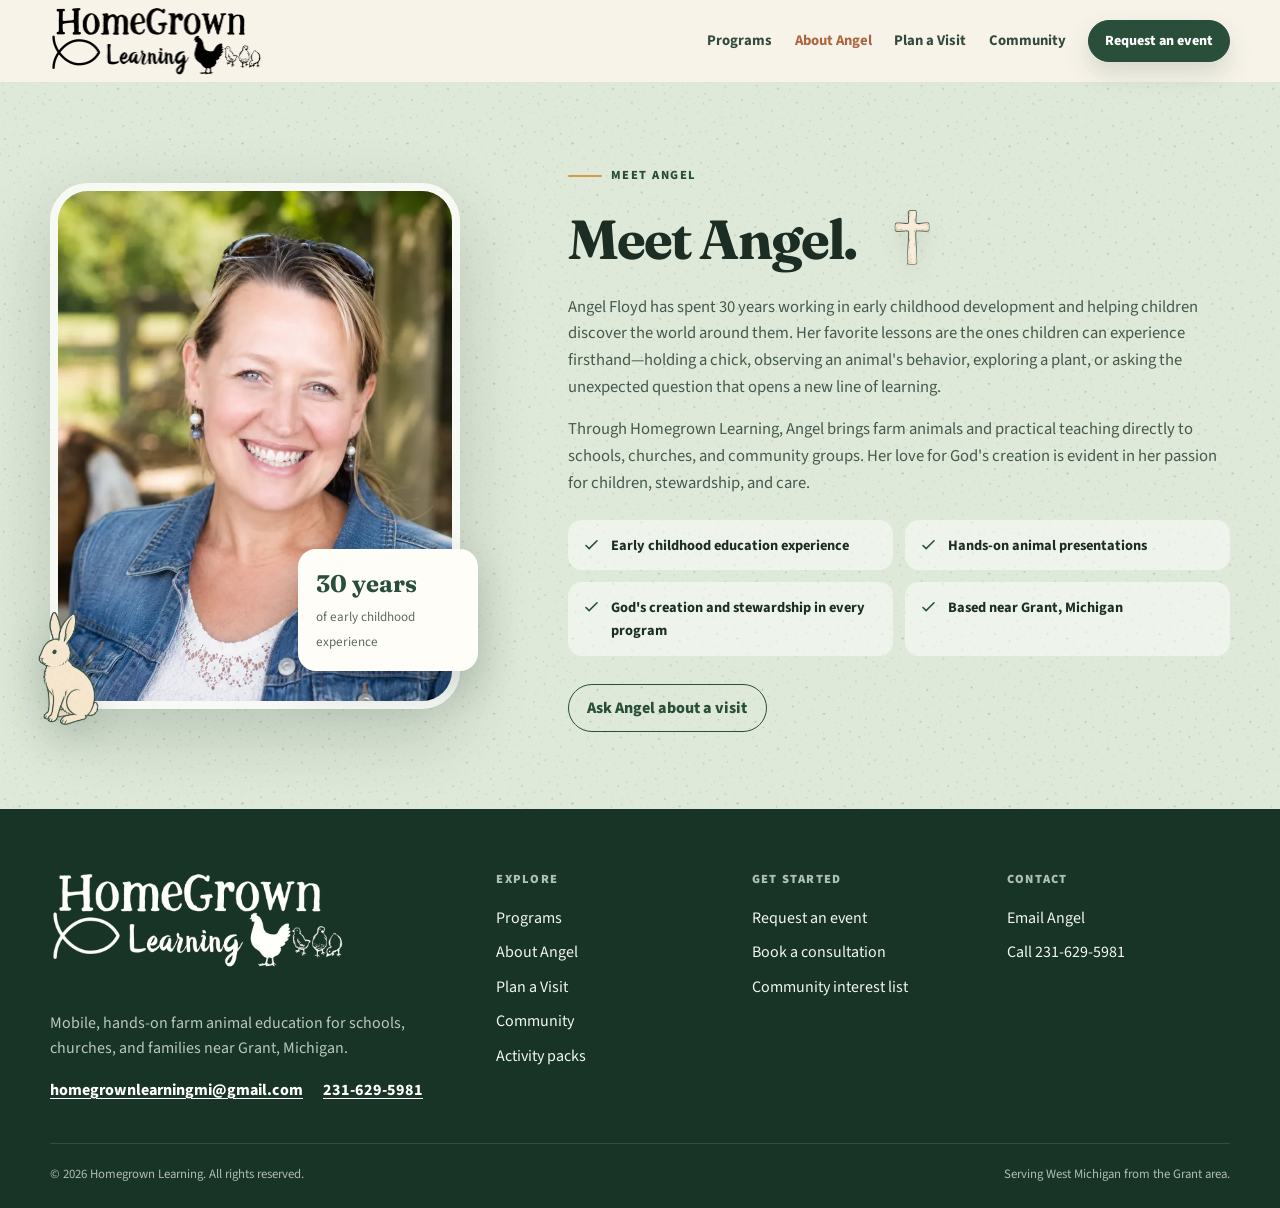
==== commit 57e7d229: "Shrink images, add share previews, page descriptions, sitemap, and 404 page - Convert the five large" ====
--- a/about.html
+++ b/about.html
@@ -4,9 +4,20 @@
 <head>
 <meta charset="utf-8"/>
 <meta content="width=device-width, initial-scale=1" name="viewport"/>
-<meta content="Homegrown Learning brings hands-on farm animal education to schools, churches, and community groups near Grant, Michigan." name="description"/>
+<meta content="Meet Angel Floyd: 30 years in early childhood education, now bringing hands-on farm-animal lessons to West Michigan schools, churches, and families." name="description"/>
 <meta content="#294e3a" name="theme-color"/>
 <title>About Angel | Homegrown Learning</title>
+<link href="https://homegrownlearningmi.com/about.html" rel="canonical"/>
+<meta content="website" property="og:type"/>
+<meta content="Homegrown Learning" property="og:site_name"/>
+<meta content="About Angel | Homegrown Learning" property="og:title"/>
+<meta content="Meet Angel Floyd: 30 years in early childhood education, now bringing hands-on farm-animal lessons to West Michigan schools, churches, and families." property="og:description"/>
+<meta content="https://homegrownlearningmi.com/about.html" property="og:url"/>
+<meta content="https://homegrownlearningmi.com/assets/social-preview.jpg" property="og:image"/>
+<meta content="1200" property="og:image:width"/>
+<meta content="630" property="og:image:height"/>
+<meta content="Two young goats together outdoors" property="og:image:alt"/>
+<meta content="summary_large_image" name="twitter:card"/>
 <link href="https://fonts.googleapis.com" rel="preconnect"/>
 <link crossorigin="" href="https://fonts.gstatic.com" rel="preconnect"/>
 <link href="https://fonts.googleapis.com/css2?family=Fraunces:opsz,wght@9..144,600;9..144,700;9..144,800&amp;family=Source+Sans+3:wght@400;500;600;700;800&amp;display=swap" rel="stylesheet"/>
@@ -39,7 +50,7 @@
 <section class="section about pattern-speckles" id="about">
 <div class="container about-grid">
 <div class="portrait-wrap">
-<img alt="Angel Floyd, founder of Homegrown Learning" class="portrait" src="assets/illustrations/prof.png"/>
+<img alt="Angel Floyd, founder of Homegrown Learning" class="portrait" src="assets/illustrations/prof.webp"/>
 <img alt="" aria-hidden="true" class="about-rabbit" decoding="async" loading="lazy" src="assets/illustrations/rabbit%20(3).png"/>
 <div class="portrait-badge"><strong>30 years</strong><span>of early childhood experience</span></div>
 </div>
--- a/assets/site.css
+++ b/assets/site.css
@@ -108,9 +108,8 @@
 
 /*
  * FILE-BACKED BRAND IDENTITY
- * Header/footer logo: assets/logo.png
- * Header name art:     assets/headername.png
- * Footer name art:     assets/footername.png
+ * Browser tab icon:    assets/logo.png
+ * Header/footer name art: assets/headername.png (recolored in the footer)
  *
  * Replacing a file under the same name updates the branding without
  * another HTML change.
@@ -253,7 +252,7 @@
 
 /*
  * HERO IMAGE
- * Replace assets/illustrations/farm1.png with another image under the same
+ * Replace assets/illustrations/farm1.webp with another image under the same
  * filename if you want to swap the artwork later.
  *
  * Adjust inset to control the image margins inside the rounded panel.
@@ -310,9 +309,9 @@
  * MEET THE ANIMALS PHOTO GALLERY
  *
  * File paths:
- * assets/photos/baby-goats.png
- * assets/photos/piglets.png
- * assets/photos/rabbit.png
+ * assets/photos/baby-goats.webp
+ * assets/photos/piglets.webp
+ * assets/photos/rabbit.webp
  *
  * Replace any file under the same name to update the gallery without
  * changing this HTML.
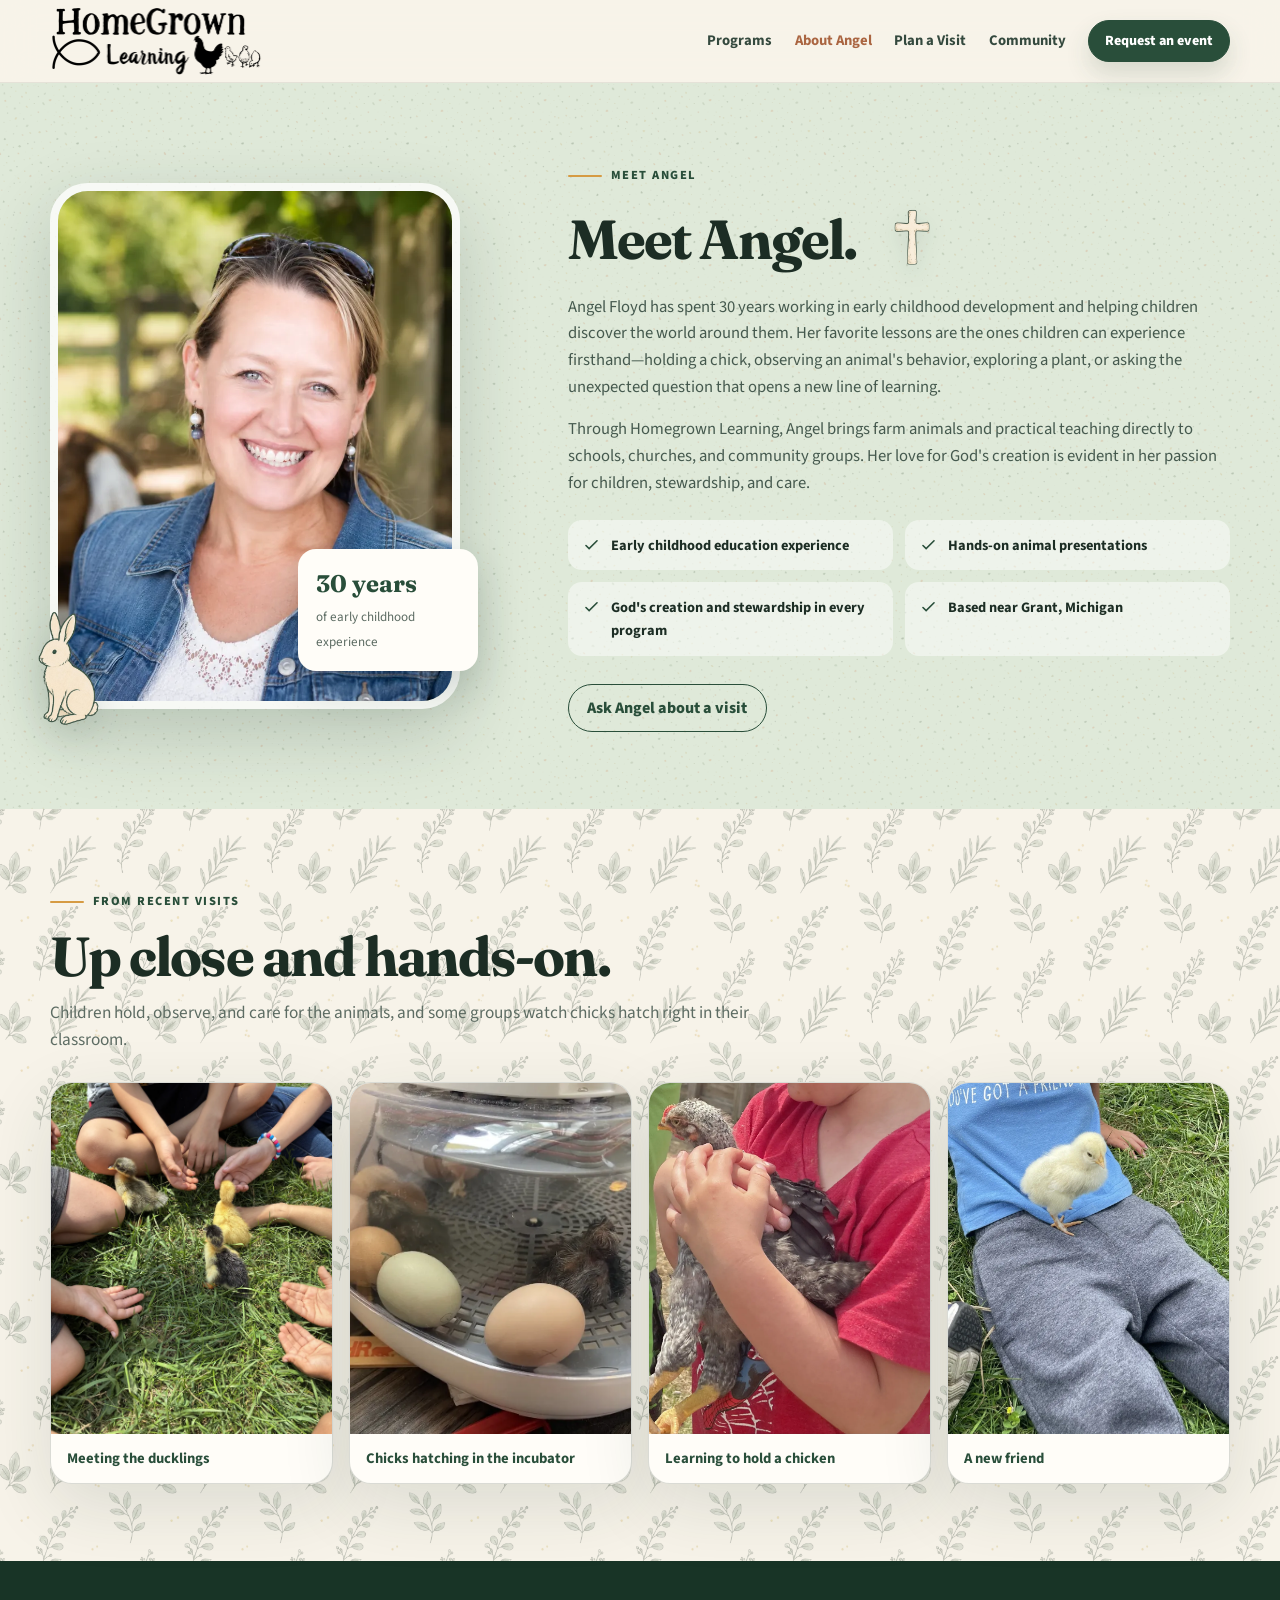
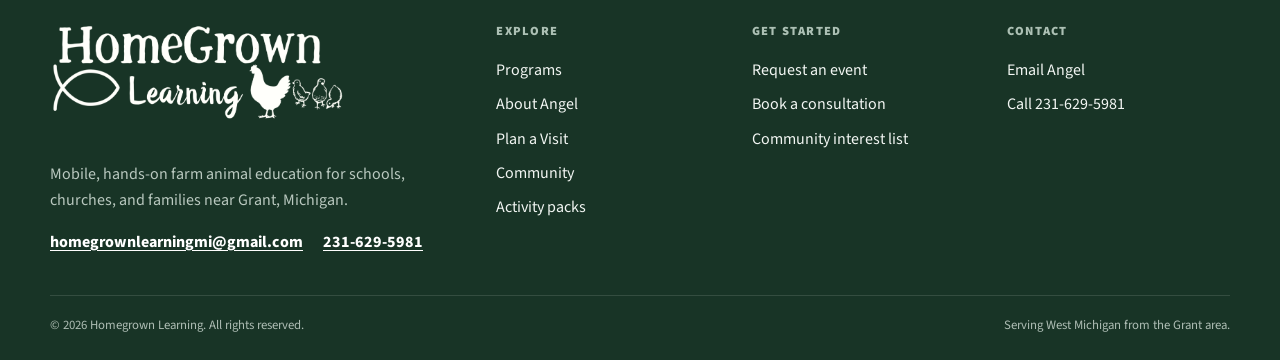
==== commit e2861585: "Add visit photos to the homepage carousel and an About page gallery Photos were resized for the web " ====
--- a/about.html
+++ b/about.html
@@ -72,6 +72,21 @@
 </div>
 </div>
 </section>
+<section class="section pattern-leaves" id="photos">
+<div class="container">
+<div class="section-head">
+<div class="section-kicker">From recent visits</div>
+<h2>Up close and hands-on.</h2>
+<p>Children hold, observe, and care for the animals, and some groups watch chicks hatch right in their classroom.</p>
+</div>
+<div class="photo-gallery">
+<figure><img alt="Children sitting in a circle on the grass with three ducklings" decoding="async" loading="lazy" src="assets/photos/ducklings.webp"/><figcaption>Meeting the ducklings</figcaption></figure>
+<figure><img alt="Chicks hatching inside a clear incubator, with eggs nearby" decoding="async" loading="lazy" src="assets/photos/hatching-chicks.webp"/><figcaption>Chicks hatching in the incubator</figcaption></figure>
+<figure><img alt="A child gently holding a young chicken" decoding="async" loading="lazy" src="assets/photos/holding-chicken.webp"/><figcaption>Learning to hold a chicken</figcaption></figure>
+<figure><img alt="A fluffy yellow chick standing on a child's lap in the grass" decoding="async" loading="lazy" src="assets/photos/chick-and-child.webp"/><figcaption>A new friend</figcaption></figure>
+</div>
+</div>
+</section>
 </main>
 <footer>
 <div class="container">
--- a/assets/site.css
+++ b/assets/site.css
@@ -1154,6 +1154,15 @@
 .quote-dots button.active { width: 26px; border-radius: 999px; background: var(--forest); }
 .quote-carousel.single .quote-controls { display: none; }
 
+/* Photo gallery (About page) */
+.photo-gallery { display: grid; grid-template-columns: repeat(4, 1fr); gap: 1rem; }
+.photo-gallery figure { margin: 0; overflow: hidden; border-radius: 22px; background: var(--paper); border: 1px solid var(--line); box-shadow: var(--shadow); }
+.photo-gallery img { width: 100%; aspect-ratio: 4 / 5; object-fit: cover; }
+.photo-gallery figcaption { padding: .8rem 1rem; color: var(--forest); font-weight: 700; font-size: .92rem; }
+.hero-slide.ducklings img { object-position: center 40%; }
+@media (max-width: 980px) { .photo-gallery { grid-template-columns: repeat(2, 1fr); } }
+@media (max-width: 480px) { .photo-gallery { gap: .65rem; } .photo-gallery figcaption { padding: .6rem .7rem; font-size: .84rem; } }
+
 /* Footer wordmark (same artwork as the header, recolored for the dark footer) */
 .footer-brand-art { display: inline-block; width: min(300px, 100%); margin-bottom: 1rem; }
 .footer-brand-image { display: block; width: 100%; height: auto; filter: invert(1) sepia(.25); }
